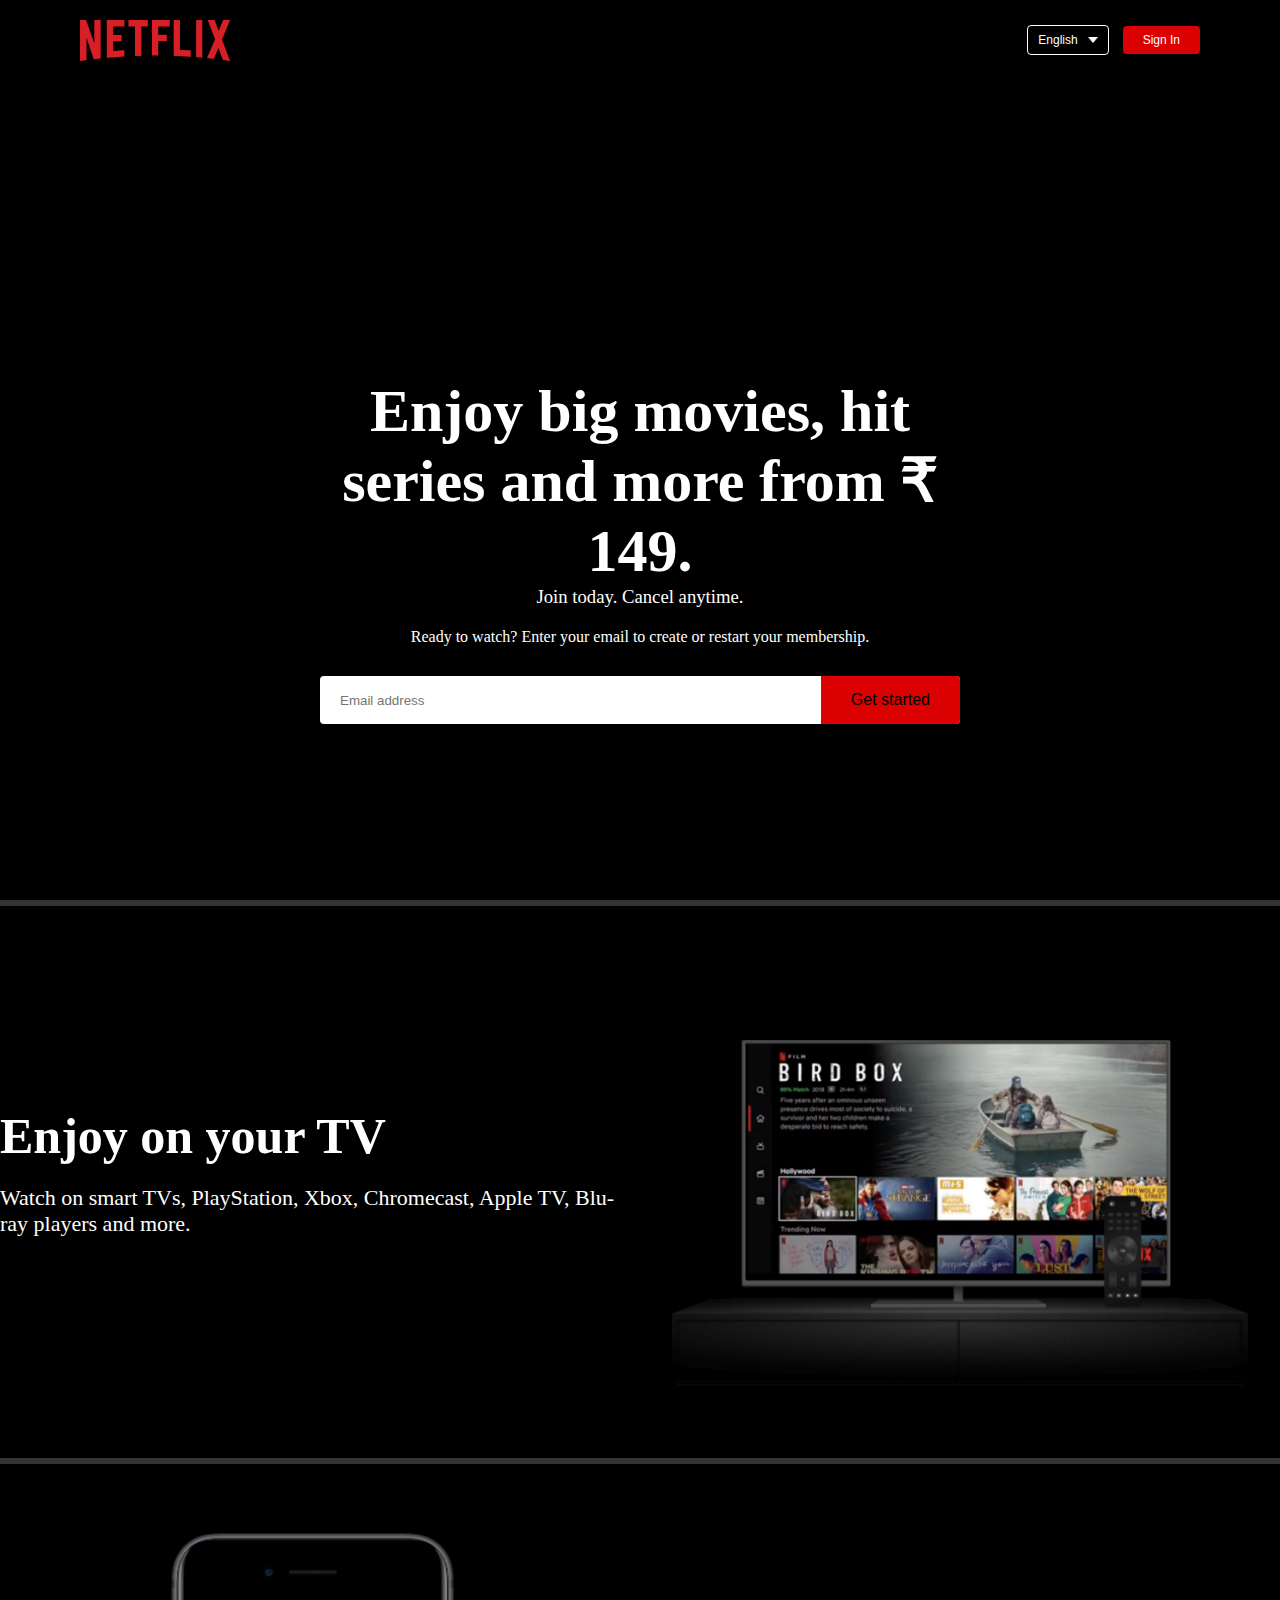
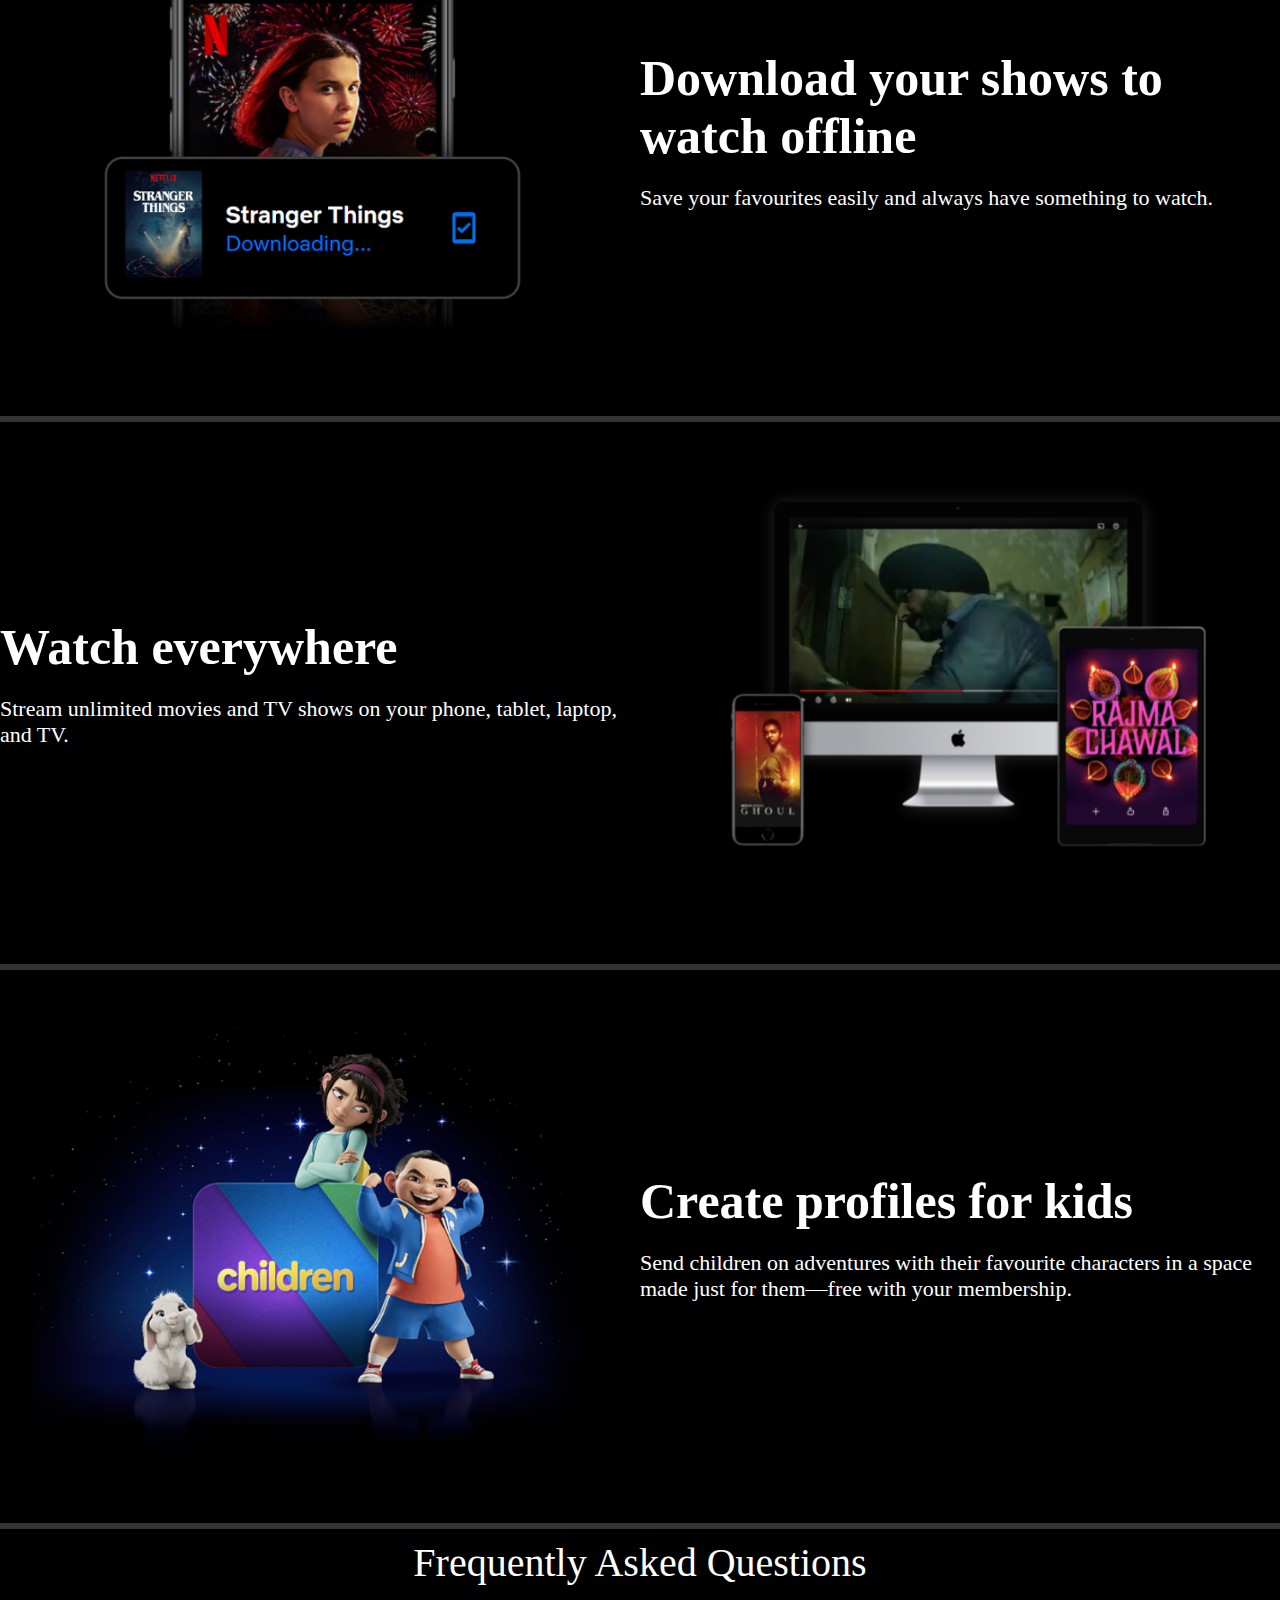
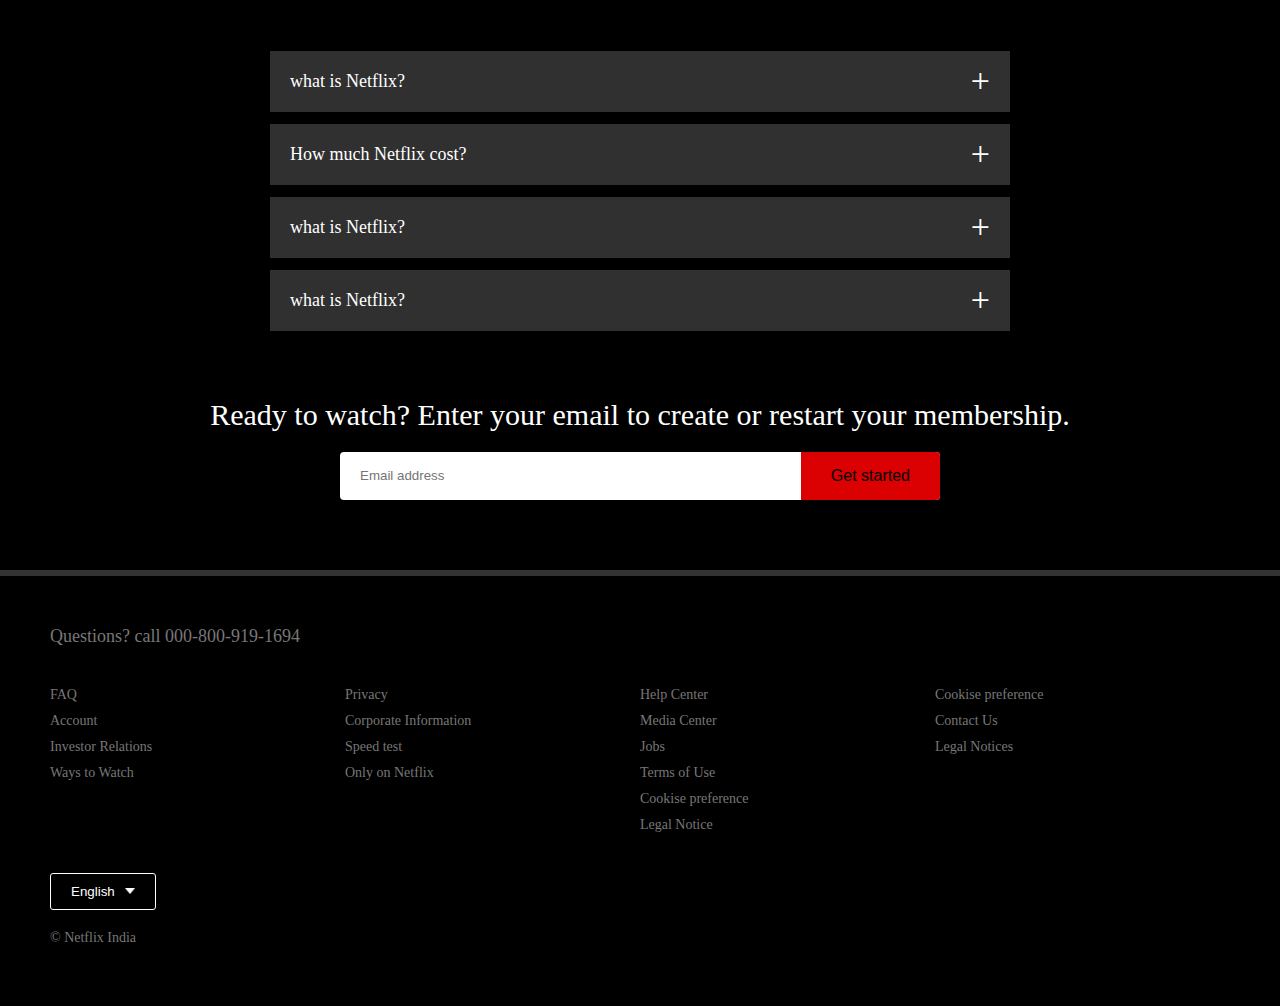
==== index.html @ c5106e89 "first" ====
<!DOCTYPE html>
<html lang="en">
<head>
    <meta charset="UTF-8">
    <meta name="viewport" content="width=device-width, initial-scale=1.0">
    <title>Netflix</title>
    <link rel="stylesheet" href="index.css">
</head>
<body>
   <div class="header">
        <div class="navbar">
            <img src="/images/logo.png" alt="logo" class="logo">
            <div>
                <button id="language">English <img src="images/down-icon.png"></button>
                <button>Sign In</button>
            </div>
        </div>
        <div class="header-content">
            <h1>Enjoy big movies, hit series and more from ₹ 149.</h1>
            <h3>Join today. Cancel anytime.</h3>
            <p>Ready to watch? Enter your email to create or restart your membership.</p>
            <form class="email-signup">
                <input type="email" placeholder="Email address " required>
                <button type="submit">Get started</button>
            </form>
        </div>
   </div>
   <div class="features">
        <div id="row">
            <div class="text-col">
                <h2>Enjoy on your TV</h2>
                <p>Watch on smart TVs, PlayStation, Xbox, Chromecast, Apple TV, Blu-ray players and more.</p>
            </div>
            <div class="img-col">
                <img src="images/feature-1.png" alt="feature-1">
            </div>
        </div>

        <div id="row">
            <div class="img-col">
                <img src="images/feature-2.png" alt="feature-1">
            </div>
            <div class="text-col">
                <h2>Download your shows to watch offline</h2>
                <p>Save your favourites easily and always have something to watch.</p>
            </div>
        </div>

        <div id="row">
            <div class="text-col">
                <h2>Watch everywhere</h2>
                <p>Stream unlimited movies and TV shows on your phone, tablet, laptop, and TV.</p>
            </div>
            <div class="img-col">
                <img src="images/feature-3.png" alt="feature-1">
            </div>
        </div>

        <div id="row">
            <div class="img-col">
                <img src="images/feature-4.png" alt="feature-1">
            </div>
            <div class="text-col">
                <h2>Create profiles for kids</h2>
                <p>Send children on adventures with their favourite characters in a space made just for them—free with your membership.</p>
            </div>
        </div>
   </div>

   <div class="faq">
        <h2>Frequently Asked Questions</h2>
        <ul class="accordian">
            <li>
                <input type="radio" name="accordian" id="second">
                <label for="second">what is Netflix?</label>
                <div class="content">
                    <p>Netflix is a streaming service that offers a wide variety of award-winning TV shows, movies, anime, documentaries and more - on thousands of internet-connected devices.

                        You can watch as much as you want, whenever you want, without a single ad - all for one low monthly price. There's always something new to discover, and new TV shows and movies are added every week!
                    </p>
                </div>
            </li>
            <li>
                <input type="radio" name="accordian" id="first">
                <label for="first">How much Netflix cost?</label>
                <div class="content">
                    <p>Netflix is a streaming service that offers a wide variety of award-winning TV shows, movies, anime, documentaries and more - on thousands of internet-connected devices.

                        You can watch as much as you want, whenever you want, without a single ad - all for one low monthly price. There's always something new to discover, and new TV shows and movies are added every week!
                    </p>
                </div>
            </li>
            <li>
                <input type="radio" name="accordian" id="third">
                <label for="third">what is Netflix?</label>
                <div class="content">
                    <p>Netflix is a streaming service that offers a wide variety of award-winning TV shows, movies, anime, documentaries and more - on thousands of internet-connected devices.

                        You can watch as much as you want, whenever you want, without a single ad - all for one low monthly price. There's always something new to discover, and new TV shows and movies are added every week!
                    </p>
                </div>
            </li>
            <li>
                <input type="radio" name="accordian" id="fourth">
                <label for="fourth">what is Netflix?</label>
                <div class="content">
                    <p>Netflix is a streaming service that offers a wide variety of award-winning TV shows, movies, anime, documentaries and more - on thousands of internet-connected devices.

                        You can watch as much as you want, whenever you want, without a single ad - all for one low monthly price. There's always something new to discover, and new TV shows and movies are added every week!
                    </p>
                </div>
            </li>
        </ul>
        <small>Ready to watch? Enter your email to create or restart your membership.</small>
        <form class="email-signup">
            <input type="email" placeholder="Email address " required>
            <button type="submit">Get started</button>
        </form>
    </div>

    <div class="footer">
        <h2>Questions? call 000-800-919-1694</h2>

        <div class="row">
            <div class="col">
                <a href="#">FAQ</a>
                <a href="#">Account</a>
                <a href="#">Investor Relations</a>
                <a href="#">Ways to Watch</a>
            </div>
            <div class="col">
                <a href="#">Privacy</a>
                <a href="#">Corporate Information</a>
                <a href="#">Speed test</a>
                <a href="#">Only on Netflix</a>
            </div>
            <div class="col">
                <a href="#">Help Center</a>
                <a href="#">Media Center</a>
                <a href="#">Jobs</a>
                <a href="#">Terms of Use</a>
                <a href="#">Cookise preference</a>
                <a href="#">Legal Notice</a>
            </div>
            <div class="col">
                <a href="#">Cookise preference</a>
                <a href="#">Contact Us</a>
                <a href="#">Legal Notices</a>
            </div>
        </div>
        <button id="language"> English <img src="images/down-icon.png"></button>
        <p class="copyright">© Netflix India</p>
    </div>
</body>
</html>
---- index.css ----
*{
    margin: 0;
    padding: 0;
    box-sizing: border-box;
}

body{
    background-color: black;
    color: white;
}

.header{
    width: 100%;
    height: 100vh;
    background-image:  linear-gradient(rgba(0,0,0,0.7),rgba(0,0,0,0.7)), url("https://assets.nflxext.com/ffe/siteui/vlv3/ab180a27-b661-44d7-a6d9-940cb32f2f4a/7fb62e44-31fd-4e1f-b6ad-0b5c8c2a20ef/IN-en-20231009-popsignuptwoweeks-perspective_alpha_website_small.jpg");
    background-size: cover;
    background-position: center;
    padding: 10px 80px;
    position: relative;
}   

.navbar{
    display: flex;
    align-items: center;
    justify-content: space-between;
    padding: 10px 0;
}

.logo{
    width: 150px;
    cursor: pointer;
}

.navbar button{
    border: 0;
    outline: 0;
    background: #db0001; 
    color: white;
    font-size: 12px;
    padding: 7px 20px;
    border-radius: 4px;
    margin-left: 10px;
    cursor: pointer;
}

#language{
    display: inline-flex;
    align-items: center;
    background: transparent;
    border: 1px solid #fff;
    padding: 7px 10px;
    justify-content: space-between;
}

#language img{
    width: 10px;
    margin-left: 10px;
}

.header-content{
    position: absolute;
    top: 50%;
    left: 50%;
    transform: translate(-50%,-50%);
    text-align: center;
    margin-top: 100px;
}

.header-content h1{
    font-size: 60px;
    line-height: 70px;
    font-weight: 600;
    max-width: 650px;
}

.header-content h3{
    font-weight: 400;
    margin-bottom: 20px;
}

.email-signup{
    background: #fff;
    border-radius: 4px;
    display: flex;
    align-items: center;
    margin-top: 30px;
    overflow: hidden;
}

.email-signup input{
    flex: 1;
    border: 0;
    outline: 0;
    margin-left: 20px;
}

.email-signup button{
    background: #db0001;
    border: 0;
    outline: 0;
    color: 0;
    font-size: 16px;
    cursor: pointer;
    padding: 15px 30px;
}

.features{
    /* padding: 50px 12px; */
    font-size: 22px;
}

#row{
    border-top: 6px solid #333;
    display: flex;
    width:100%;
    align-items: center;
    flex-wrap: wrap;
    padding: 50px 0;
}

.text-col{
    flex-basis: 50%;
    margin-bottom: 20px;
}

.img-col{
    flex-basis: 50%;
    margin-bottom: 20px;
}

.img-col img{
    display: block;
    width: 90%;
    margin: auto;
}

.features h2{
    font-size: 50px;
    font-weight: 600;
    margin-bottom: 20px;
}

.faq{
    padding: 10px 12%;
    text-align: center;
    font-size: 18px;
}

.faq h2{
    font-weight: 500;
    font-size: 40px;
}

.accordian{
    margin: 60px auto;
    width: 100%;
    max-width: 750px;
}

.accordian li{
    list-style: none;
    width: 100%;
    padding: 5px;
}

.accordian li label{
    display: flex;
    align-items: center;
    padding: 20px;
    font-size: 18px;
    font-weight: 500;
    background: #303030;
    margin-bottom: 2px;
    cursor: pointer;
    position: relative;
}
 
label::after{
    content: '+';
    font-size: 34px;
    position: absolute;
    right: 20px;
    transition: transform 0.5s;
}

input[type="radio"]{
    display: none;
}

.accordian .content{
    background: #303030;
    text-align: left;
    padding: 0 2px;
    max-height: 0;
    overflow: hidden;
    transition: max-height 0.5s, padding 0.5s;
}

.accordian input[type="radio"]:checked + label + .content{
    max-height: 600px;
    padding: 30px 20px;
}

.accordian input[type="radio"]:checked + label::after{
    transform: rotate(135deg);
}

.faq{
    border-top: 6px solid #333;
}

.faq .email-signup{
    max-width: 600px;
    margin: 20px auto 60px;
}

.faq small{
    font-size: 30px;
}

.footer{
    text-align: start;
    padding: 50px 50px;
    border-top: 6px solid #333;
    color: #777;
}

.footer h2{
    font-size: 18px;
    font-weight: 400;
    margin-bottom: 30px;
}

.footer .col{
    flex-basis: 25%;
    flex-grow: 1;
    margin-bottom: 20px;
}

.footer .col a{
    display: block;
    text-decoration: none;
    color: #777;
    font-size: 14px;
    margin-bottom: 10px;
}

.row{
    display: flex;
    width:100%;
    align-items: center;
    flex-wrap: wrap;
    padding: 50px 0;
}


.footer .row{
    align-items: flex-start;
    padding: 10px 0;
}

.footer #language{
    color:#fff;
    padding: 10px 20px;
    border-radius: 3px;
}

.copyright{
    font-size: 14px;
    margin-top:20px;
    margin-bottom: 10px;
}

@media only screen and (max-width:600px){
    .logo{
        width: 100px;
    }
    .nav button{
        padding: 5px 10px;
    }
    .nav #language{
        padding: 34px 8px;
    }
    .header-content{
        position: unset;
        transform: none;
        padding-top: 150px;
    }
    .header-content h1{
        font-size: 30px;
    }
    .email-signup button{
        font-size: 12px;
        padding: 10px 15px;
    }
    .text-col, .img-col{
        flex-basis: 100%;
    }
    .features h2{
        font-size: 30px;
    }
    .features p{
        font-size: 30px;
    }
    .row:nth-child(2) ,.row:nth-child(4){
        flex-direction: column-reverse;
    }
    .features .row{
        padding:10px 0;
    }
    .faq h2{
        font-size: 20px;
    }
    .accordian .content{
        font-size: 14px;
    }
    .accordian li label{
        padding: 10px;
        font-size: 14px;
    }
    label::after{
        font-size: 22px;
    }
}
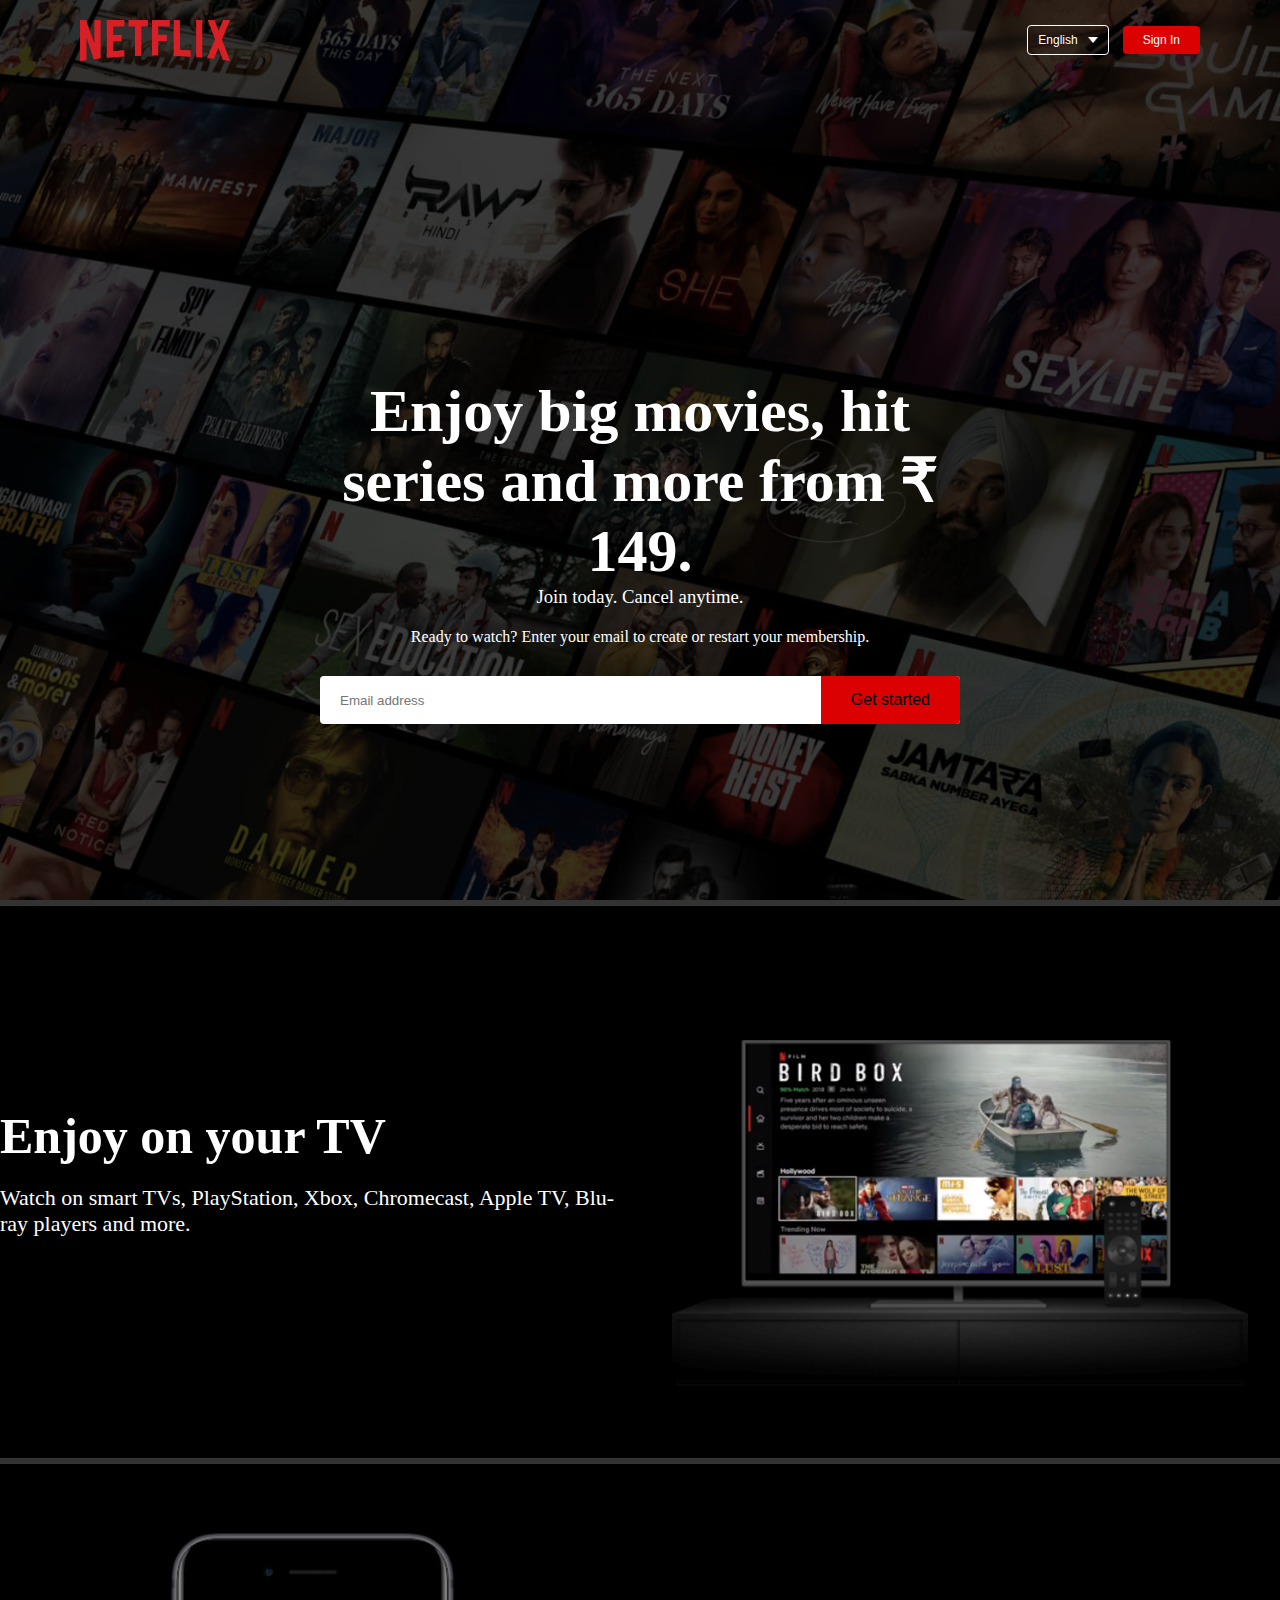
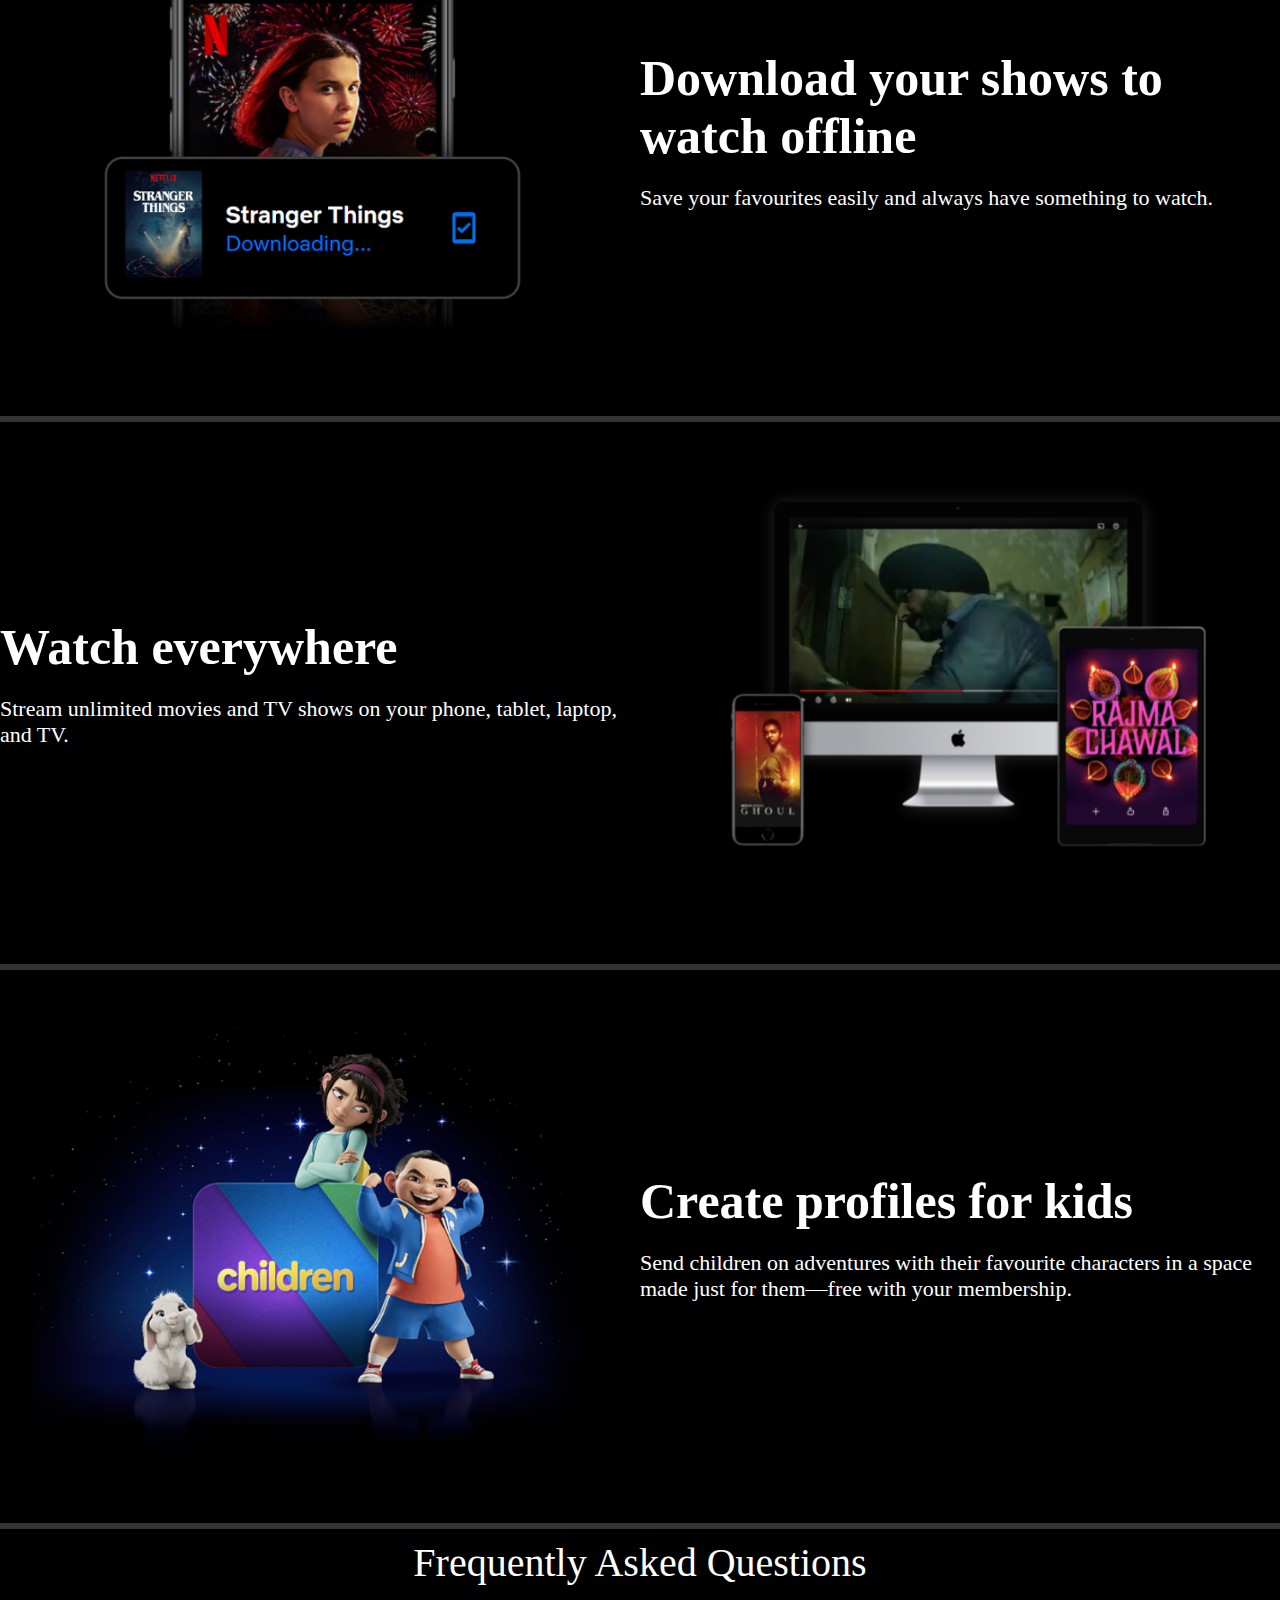
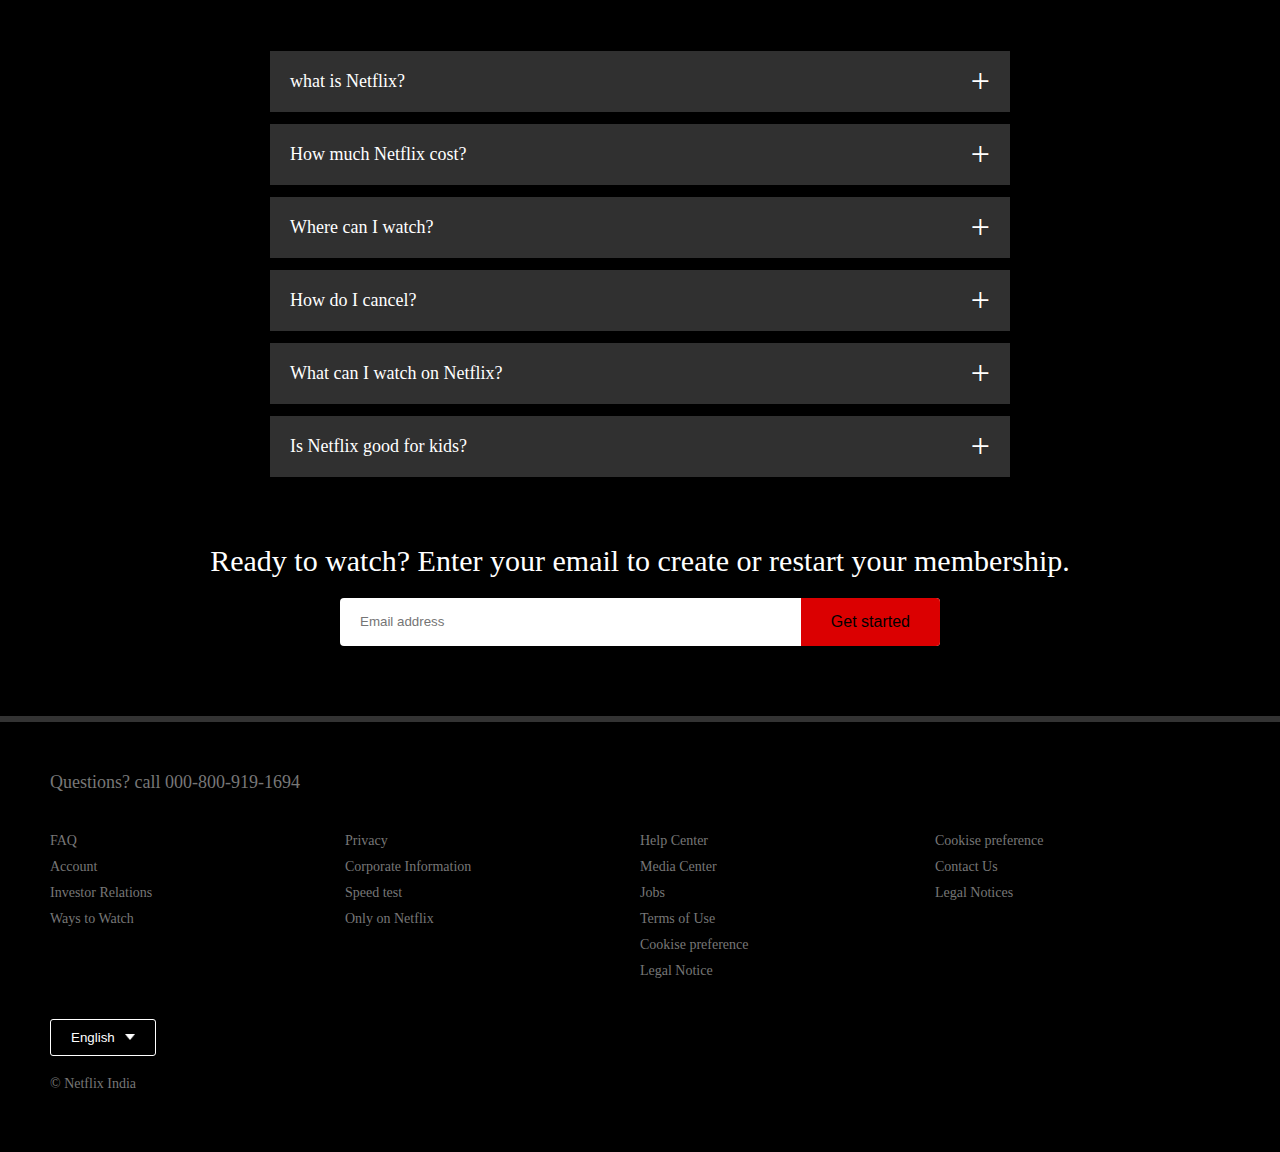
==== commit 671eb5aa: "change in accordian" ====
--- a/index.html
+++ b/index.html
@@ -71,8 +71,8 @@
         <h2>Frequently Asked Questions</h2>
         <ul class="accordian">
             <li>
-                <input type="radio" name="accordian" id="second">
-                <label for="second">what is Netflix?</label>
+                <input type="radio" name="accordian" id="first">
+                <label for="first">what is Netflix?</label>
                 <div class="content">
                     <p>Netflix is a streaming service that offers a wide variety of award-winning TV shows, movies, anime, documentaries and more - on thousands of internet-connected devices.
 
@@ -81,32 +81,47 @@
                 </div>
             </li>
             <li>
-                <input type="radio" name="accordian" id="first">
-                <label for="first">How much Netflix cost?</label>
+                <input type="radio" name="accordian" id="second">
+                <label for="second">How much Netflix cost?</label>
                 <div class="content">
-                    <p>Netflix is a streaming service that offers a wide variety of award-winning TV shows, movies, anime, documentaries and more - on thousands of internet-connected devices.
-
-                        You can watch as much as you want, whenever you want, without a single ad - all for one low monthly price. There's always something new to discover, and new TV shows and movies are added every week!
+                    <p>Watch Netflix on your smartphone, tablet, Smart TV, laptop, or streaming device, all for one fixed monthly fee.
+                        Plans range from ₹ 149 to ₹ 649 a month. No extra costs, no contracts.
                     </p>
                 </div>
             </li>
             <li>
                 <input type="radio" name="accordian" id="third">
-                <label for="third">what is Netflix?</label>
+                <label for="third">Where can I watch?</label>
                 <div class="content">
-                    <p>Netflix is a streaming service that offers a wide variety of award-winning TV shows, movies, anime, documentaries and more - on thousands of internet-connected devices.
+                    <p>Watch anywhere, anytime. Sign in with your Netflix account to watch instantly on the web at netflix.com from your personal computer or on any internet-connected device that offers the Netflix app, including smart TVs, smartphones, tablets, streaming media players and game consoles.</br>
 
-                        You can watch as much as you want, whenever you want, without a single ad - all for one low monthly price. There's always something new to discover, and new TV shows and movies are added every week!
+                        You can also download your favourite shows with the iOS, Android, or Windows 10 app. Use downloads to watch while you're on the go and without an internet connection. Take Netflix with you anywhere.
                     </p>
                 </div>
             </li>
             <li>
                 <input type="radio" name="accordian" id="fourth">
-                <label for="fourth">what is Netflix?</label>
+                <label for="fourth">How do I cancel?</label>
                 <div class="content">
-                    <p>Netflix is a streaming service that offers a wide variety of award-winning TV shows, movies, anime, documentaries and more - on thousands of internet-connected devices.
+                    <p>Netflix is flexible. There are no annoying contracts and no commitments. You can easily cancel your account online in two clicks. There are no cancellation fees - start or stop your account anytime.
+                    </p>
+                </div>
+            </li>
+            <li>
+                <input type="radio" name="accordian" id="fifth">
+                <label for="fifth">What can I watch on Netflix?</label>
+                <div class="content">
+                    <p>Netflix has an extensive library of feature films, documentaries, TV shows, anime, award-winning Netflix originals, and more. Watch as much as you want, anytime you want.
+                    </p>
+                </div>
+            </li>
+            <li>
+                <input type="radio" name="accordian" id="sixth">
+                <label for="sixth">Is Netflix good for kids?</label>
+                <div class="content">
+                    <p>The Netflix Kids experience is included in your membership to give parents control while kids enjoy family-friendly TV shows and films in their own space.</br>
 
-                        You can watch as much as you want, whenever you want, without a single ad - all for one low monthly price. There's always something new to discover, and new TV shows and movies are added every week!
+                        Kids profiles come with PIN-protected parental controls that let you restrict the maturity rating of content kids can watch and block specific titles you don't want kids to see.
                     </p>
                 </div>
             </li>
--- a/index.css
+++ b/index.css
@@ -12,7 +12,7 @@
 .header{
     width: 100%;
     height: 100vh;
-    background-image:  linear-gradient(rgba(0,0,0,0.7),rgba(0,0,0,0.7)), url("https://assets.nflxext.com/ffe/siteui/vlv3/ab180a27-b661-44d7-a6d9-940cb32f2f4a/7fb62e44-31fd-4e1f-b6ad-0b5c8c2a20ef/IN-en-20231009-popsignuptwoweeks-perspective_alpha_website_small.jpg");
+    background-image:  linear-gradient(rgba(0,0,0,0.7),rgba(0,0,0,0.7)), url(".//images/header-image.png");
     background-size: cover;
     background-position: center;
     padding: 10px 80px;
